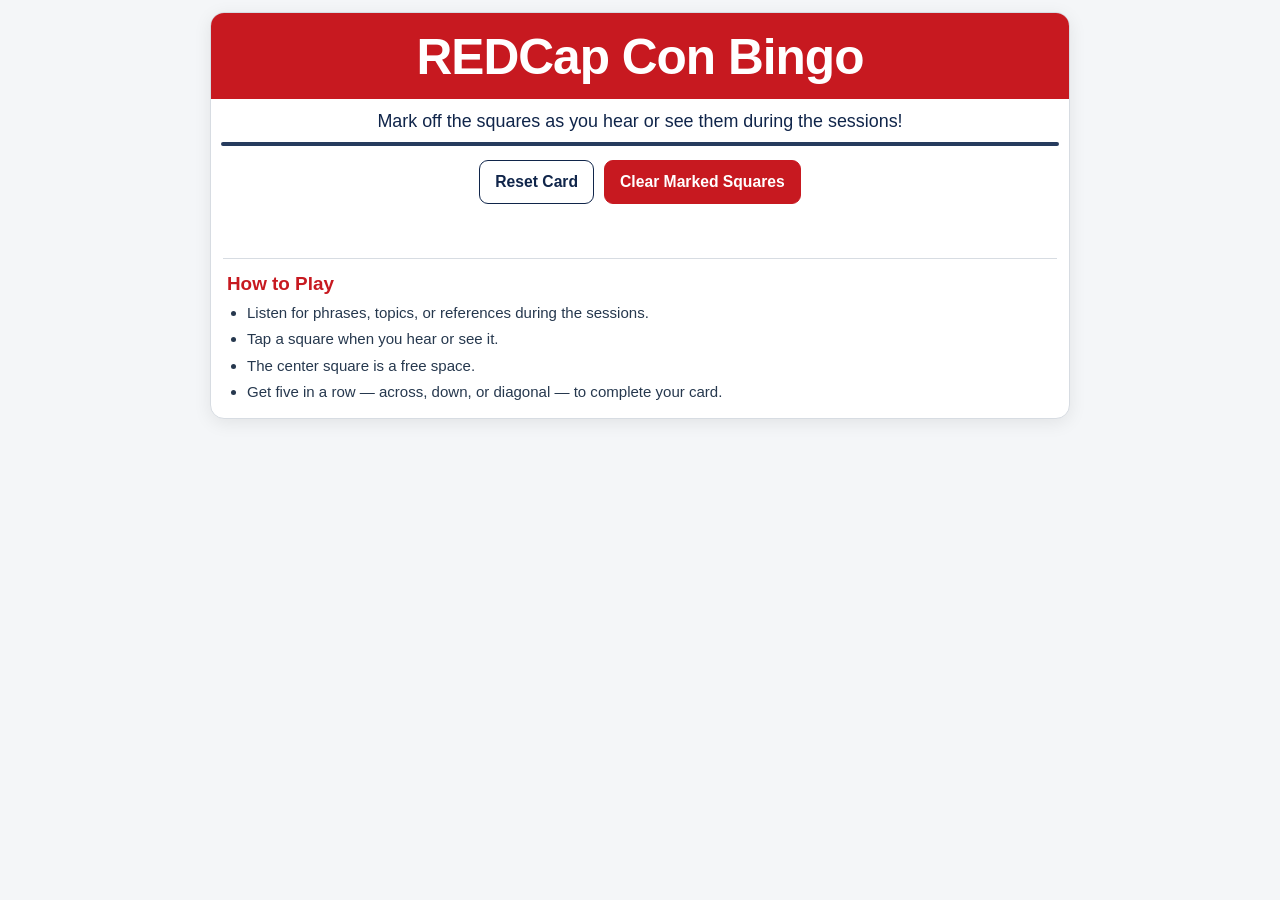
==== bingo.html @ 1bd155db "Create bingo.html Ai generated html/js via ChatGPT" ====
<!doctype html>
<html lang="en">
<head>
<meta charset="utf-8">
<meta name="viewport" content="width=device-width, initial-scale=1, viewport-fit=cover">
<title>REDCap Con Bingo</title>
<style>
  :root {
    --red: #c71920;
    --red-dark: #a30f15;
    --navy: #10254a;
    --line: #263b5d;
    --bg: #f4f6f8;
    --card: #ffffff;
    --muted: #5b6573;
  }

  * { box-sizing: border-box; }

  html, body {
    margin: 0;
    padding: 0;
    background: var(--bg);
    color: var(--navy);
    font-family: Arial, Helvetica, sans-serif;
  }

  body {
    min-height: 100vh;
    padding: 12px;
  }

  .app {
    width: min(100%, 860px);
    margin: 0 auto;
    background: var(--card);
    border: 1px solid #d7dce2;
    border-radius: 14px;
    overflow: hidden;
    box-shadow: 0 4px 18px rgba(0,0,0,.08);
  }

  header {
    background: var(--red);
    color: white;
    text-align: center;
    padding: 18px 12px 16px;
  }

  header h1 {
    margin: 0;
    font-size: clamp(1.8rem, 7vw, 3.1rem);
    line-height: 1.05;
    font-weight: 800;
    letter-spacing: -0.02em;
  }

  .intro {
    text-align: center;
    margin: 0;
    padding: 12px 14px 10px;
    font-size: clamp(.95rem, 3.4vw, 1.12rem);
  }

  .board-wrap {
    padding: 0 10px;
  }

  .board {
    display: grid;
    grid-template-columns: repeat(5, 1fr);
    width: 100%;
    border: 2px solid var(--line);
    border-radius: 10px;
    overflow: hidden;
    background: white;
  }

  .square {
    position: relative;
    appearance: none;
    -webkit-appearance: none;
    border: 0;
    border-right: 1px solid var(--line);
    border-bottom: 1px solid var(--line);
    background: white;
    color: var(--navy);
    padding: 5px;
    aspect-ratio: 1 / 1;
    min-width: 0;
    font: inherit;
    font-size: clamp(.62rem, 2.35vw, 1rem);
    font-weight: 700;
    line-height: 1.18;
    text-align: center;
    cursor: pointer;
    touch-action: manipulation;
    overflow: hidden;
  }

  .square:nth-child(5n) { border-right: 0; }
  .square:nth-child(n+21) { border-bottom: 0; }

  .square:focus-visible {
    outline: 3px solid #4b8cff;
    outline-offset: -3px;
    z-index: 3;
  }

  .square .label {
    position: relative;
    z-index: 2;
    display: flex;
    align-items: center;
    justify-content: center;
    width: 100%;
    height: 100%;
    overflow-wrap: anywhere;
  }

  .square .chip {
    position: absolute;
    z-index: 1;
    width: 72%;
    aspect-ratio: 1 / 1;
    border-radius: 50%;
    background: rgba(199, 25, 32, .44);
    border: 2px solid rgba(163, 15, 21, .28);
    left: 50%;
    top: 50%;
    transform: translate(-50%, -50%) scale(.85);
    opacity: 0;
    transition: opacity .12s ease, transform .12s ease;
    pointer-events: none;
  }

  .square.marked .chip {
    opacity: 1;
    transform: translate(-50%, -50%) scale(1);
  }

  .square.free {
    cursor: default;
    padding: 7px;
  }

  .square.free img {
    width: 82%;
    height: 82%;
    object-fit: contain;
    display: block;
    margin: auto;
  }

  .controls {
    display: flex;
    gap: 10px;
    justify-content: center;
    padding: 14px 12px 6px;
    flex-wrap: wrap;
  }

  .controls button {
    border: 1px solid var(--navy);
    border-radius: 9px;
    background: white;
    color: var(--navy);
    min-height: 44px;
    padding: 10px 15px;
    font-size: .98rem;
    font-weight: 700;
    cursor: pointer;
    touch-action: manipulation;
  }

  .controls button.primary {
    border-color: var(--red);
    background: var(--red);
    color: white;
  }

  .controls button:active {
    transform: translateY(1px);
  }

  .bingo-message {
    min-height: 42px;
    display: flex;
    align-items: center;
    justify-content: center;
    padding: 3px 12px 8px;
    font-size: clamp(1.4rem, 5vw, 2rem);
    font-weight: 900;
    color: var(--red);
    letter-spacing: .05em;
    visibility: hidden;
  }

  .bingo-message.show {
    visibility: visible;
  }

  .how-to {
    margin: 0 12px 14px;
    border-top: 1px solid #d7dce2;
    padding: 14px 4px 2px;
  }

  .how-to h2 {
    margin: 0 0 8px;
    color: var(--red);
    font-size: 1.18rem;
  }

  .how-to ul {
    margin: 0;
    padding-left: 1.25rem;
    display: grid;
    gap: 6px;
    color: #26384e;
    font-size: .94rem;
    line-height: 1.35;
  }

  #confetti {
    position: fixed;
    inset: 0;
    width: 100%;
    height: 100%;
    pointer-events: none;
    z-index: 9999;
  }

  @media (max-width: 430px) {
    body { padding: 6px; }
    .app { border-radius: 10px; }
    header { padding: 14px 8px 12px; }
    .intro { padding: 10px 8px 8px; }
    .board-wrap { padding: 0 4px; }
    .square { padding: 3px; }
    .controls { padding-top: 10px; }
    .controls button { flex: 1 1 44%; padding-left: 8px; padding-right: 8px; font-size: .9rem; }
  }

  @media (prefers-reduced-motion: reduce) {
    .square .chip { transition: none; }
  }
</style>
</head>
<body>
<main class="app">
  <header>
    <h1>REDCap Con Bingo</h1>
  </header>

  <p class="intro">Mark off the squares as you hear or see them during the sessions!</p>

  <div class="board-wrap">
    <div id="board" class="board" role="grid" aria-label="REDCap Con Bingo card"></div>
  </div>

  <div class="controls">
    <button id="resetBtn" type="button">Reset Card</button>
    <button id="clearBtn" class="primary" type="button">Clear Marked Squares</button>
  </div>

  <div id="bingoMessage" class="bingo-message" aria-live="polite">BINGO!</div>

  <section class="how-to" aria-labelledby="howToTitle">
    <h2 id="howToTitle">How to Play</h2>
    <ul>
      <li>Listen for phrases, topics, or references during the sessions.</li>
      <li>Tap a square when you hear or see it.</li>
      <li>The center square is a free space.</li>
      <li>Get five in a row — across, down, or diagonal — to complete your card.</li>
    </ul>
  </section>
</main>

<canvas id="confetti" aria-hidden="true"></canvas>

<script>
"use strict";

/* =========================================================
   Add, remove, or edit bingo options in the two arrays below.
   Put REDCap-specific items in REDCAP_OPTIONS and general conference
   moments in GENERAL_CONFERENCE_OPTIONS. Each new card uses at least
   35% general conference items.
   ============================================================ */
const REDCAP_OPTIONS = [
  "REDCap Consortium",
  "External Module",
  "FHIR"
  "Longitudinal Project",
  "Data Access Group",
  "Branching Logic",
  "Smart Variable",
  "Calculated Field",
  "eConsent",
  "MyCAP",
  "Office hours",
  "REDCap Meme",
  "Rob's Corner",
  "“Ask the community”",
  "CDIS",
  "“Visit the con dashboard”",
  "Action tags",
  "Repeating instrument",
  "Best con yet",
  "“Its tricky!”",
  "“White lanyard”"
];

/* General conference moments go here.
   The card generator guarantees these make up at least 35% of
   the 24 non-center squares (currently at least 9 squares). */
const GENERAL_CONFERENCE_OPTIONS = [
  "Technical Glitch",
  "Acronym you don't understand",
  "“Let's take a break”",
  "A Question from the Floor You Can't Hear",
  "Session ends early",
  "Session ends late",
  "Applause",
  "Someone takes a photo of a slide",
  "Sponsor thank you",
  "A “question” that is really a comment",
  "A live demo"
   "Lessons Learned",
];

const MIN_GENERAL_CONFERENCE_RATIO = 0.35;

/* REDCap R image */
const CENTER_LOGO = "[data-uri]";

const BOARD_SIZE = 5;
const CENTER_INDEX = 12;

const boardEl = document.getElementById("board");
const bingoMessageEl = document.getElementById("bingoMessage");
const resetBtn = document.getElementById("resetBtn");
const clearBtn = document.getElementById("clearBtn");

let currentItems = [];
let marked = new Set();
let bingoWasActive = false;

/* Fisher-Yates copy/shuffle so BINGO_OPTIONS is never mutated. */
function shuffledCopy(items) {
  const copy = [...items];
  for (let i = copy.length - 1; i > 0; i--) {
    const j = Math.floor(Math.random() * (i + 1));
    [copy[i], copy[j]] = [copy[j], copy[i]];
  }
  return copy;
}

/* Generate 24 unique items and place the free logo in the center.
   At least 35% of the playable spaces come from GENERAL_CONFERENCE_OPTIONS.
   Any remaining slots are filled randomly from all unused options, so a
   card can contain more than the minimum number of general conference items. */
function generateCard() {
  const playableSpaces = BOARD_SIZE * BOARD_SIZE - 1;
  const minimumGeneral = Math.ceil(playableSpaces * MIN_GENERAL_CONFERENCE_RATIO);

  if (GENERAL_CONFERENCE_OPTIONS.length < minimumGeneral) {
    throw new Error(
      `GENERAL_CONFERENCE_OPTIONS must contain at least ${minimumGeneral} entries.`
    );
  }

  const allOptions = [...REDCAP_OPTIONS, ...GENERAL_CONFERENCE_OPTIONS];
  const uniqueOptionCount = new Set(allOptions).size;

  if (uniqueOptionCount < playableSpaces) {
    throw new Error(`You need at least ${playableSpaces} unique bingo options.`);
  }

  // Start with the guaranteed minimum number of general-conference squares.
  const selectedGeneral = shuffledCopy(GENERAL_CONFERENCE_OPTIONS)
    .slice(0, minimumGeneral);

  // Fill the remaining spaces from every option not already selected.
  // This means additional general-conference items can also appear.
  const alreadySelected = new Set(selectedGeneral);
  const remainingPool = allOptions.filter(item => !alreadySelected.has(item));
  const remainingNeeded = playableSpaces - selectedGeneral.length;
  const selected = [
    ...selectedGeneral,
    ...shuffledCopy(remainingPool).slice(0, remainingNeeded)
  ];

  // Randomize positions after satisfying the category requirement.
  const randomized = shuffledCopy(selected);

  currentItems = [];
  let sourceIndex = 0;

  for (let i = 0; i < BOARD_SIZE * BOARD_SIZE; i++) {
    currentItems.push(
      i === CENTER_INDEX ? null : randomized[sourceIndex++]
    );
  }

  marked = new Set();
  bingoWasActive = false;
  renderBoard();
  updateBingoState(false);
}

/* Render the complete 5x5 card. */
function renderBoard() {
  boardEl.innerHTML = "";

  currentItems.forEach((text, index) => {
    const cell = document.createElement("button");
    cell.type = "button";
    cell.className = "square";
    cell.setAttribute("role", "gridcell");

    if (index === CENTER_INDEX) {
      cell.classList.add("free");
      cell.disabled = true;
      cell.setAttribute("aria-label", "Free center square");

      const img = document.createElement("img");
      img.src = CENTER_LOGO;
      img.alt = "REDCap R";
      cell.appendChild(img);
    } else {
      cell.setAttribute("aria-pressed", "false");
      cell.setAttribute("aria-label", text);

      const chip = document.createElement("span");
      chip.className = "chip";
      chip.setAttribute("aria-hidden", "true");

      const label = document.createElement("span");
      label.className = "label";
      label.textContent = text;

      cell.append(chip, label);
      cell.addEventListener("click", () => toggleSquare(index, cell));
    }

    boardEl.appendChild(cell);
  });
}

/* Mark/unmark a square by tapping it. */
function toggleSquare(index, cell) {
  if (marked.has(index)) {
    marked.delete(index);
    cell.classList.remove("marked");
    cell.setAttribute("aria-pressed", "false");
  } else {
    marked.add(index);
    cell.classList.add("marked");
    cell.setAttribute("aria-pressed", "true");
  }

  updateBingoState(true);
}

/* The free center square always counts as marked for bingo detection. */
function isMarked(index) {
  return index === CENTER_INDEX || marked.has(index);
}

/* Check rows, columns, and both diagonals for five in a row. */
function hasBingo() {
  const lines = [];

  for (let row = 0; row < BOARD_SIZE; row++) {
    lines.push(Array.from({length: BOARD_SIZE}, (_, col) => row * BOARD_SIZE + col));
  }

  for (let col = 0; col < BOARD_SIZE; col++) {
    lines.push(Array.from({length: BOARD_SIZE}, (_, row) => row * BOARD_SIZE + col));
  }

  lines.push(Array.from({length: BOARD_SIZE}, (_, i) => i * BOARD_SIZE + i));
  lines.push(Array.from({length: BOARD_SIZE}, (_, i) => i * BOARD_SIZE + (BOARD_SIZE - 1 - i)));

  return lines.some(line => line.every(isMarked));
}

function updateBingoState(allowCelebration) {
  const active = hasBingo();
  bingoMessageEl.classList.toggle("show", active);

  if (active && !bingoWasActive && allowCelebration) {
    celebrate();
  }

  bingoWasActive = active;
}

function clearMarks() {
  marked.clear();
  boardEl.querySelectorAll(".square.marked").forEach(cell => {
    cell.classList.remove("marked");
    cell.setAttribute("aria-pressed", "false");
  });
  bingoWasActive = false;
  updateBingoState(false);
}

/* Lightweight confetti animation. No sound and no external library. */
function celebrate() {
  if (window.matchMedia("(prefers-reduced-motion: reduce)").matches) return;

  const canvas = document.getElementById("confetti");
  const ctx = canvas.getContext("2d");
  const dpr = Math.max(1, Math.min(2, window.devicePixelRatio || 1));

  const resize = () => {
    canvas.width = Math.floor(window.innerWidth * dpr);
    canvas.height = Math.floor(window.innerHeight * dpr);
    canvas.style.width = window.innerWidth + "px";
    canvas.style.height = window.innerHeight + "px";
    ctx.setTransform(dpr, 0, 0, dpr, 0, 0);
  };

  resize();

  const colors = ["#c71920", "#ffffff", "#10254a", "#ef5350", "#ffd54f"];
  const pieces = Array.from({length: 110}, () => ({
    x: Math.random() * window.innerWidth,
    y: -20 - Math.random() * window.innerHeight * 0.35,
    w: 5 + Math.random() * 7,
    h: 8 + Math.random() * 10,
    vx: -1.8 + Math.random() * 3.6,
    vy: 2.8 + Math.random() * 4.2,
    rotation: Math.random() * Math.PI * 2,
    spin: -0.18 + Math.random() * 0.36,
    color: colors[Math.floor(Math.random() * colors.length)]
  }));

  const start = performance.now();
  const duration = 2400;

  function frame(now) {
    const elapsed = now - start;
    ctx.clearRect(0, 0, window.innerWidth, window.innerHeight);

    pieces.forEach(p => {
      p.x += p.vx;
      p.y += p.vy;
      p.vy += 0.035;
      p.rotation += p.spin;

      ctx.save();
      ctx.translate(p.x, p.y);
      ctx.rotate(p.rotation);
      ctx.fillStyle = p.color;
      ctx.fillRect(-p.w / 2, -p.h / 2, p.w, p.h);
      ctx.restore();
    });

    if (elapsed < duration) {
      requestAnimationFrame(frame);
    } else {
      ctx.clearRect(0, 0, window.innerWidth, window.innerHeight);
    }
  }

  requestAnimationFrame(frame);
}

resetBtn.addEventListener("click", generateCard);
clearBtn.addEventListener("click", clearMarks);

generateCard();
</script>
</body>
</html>
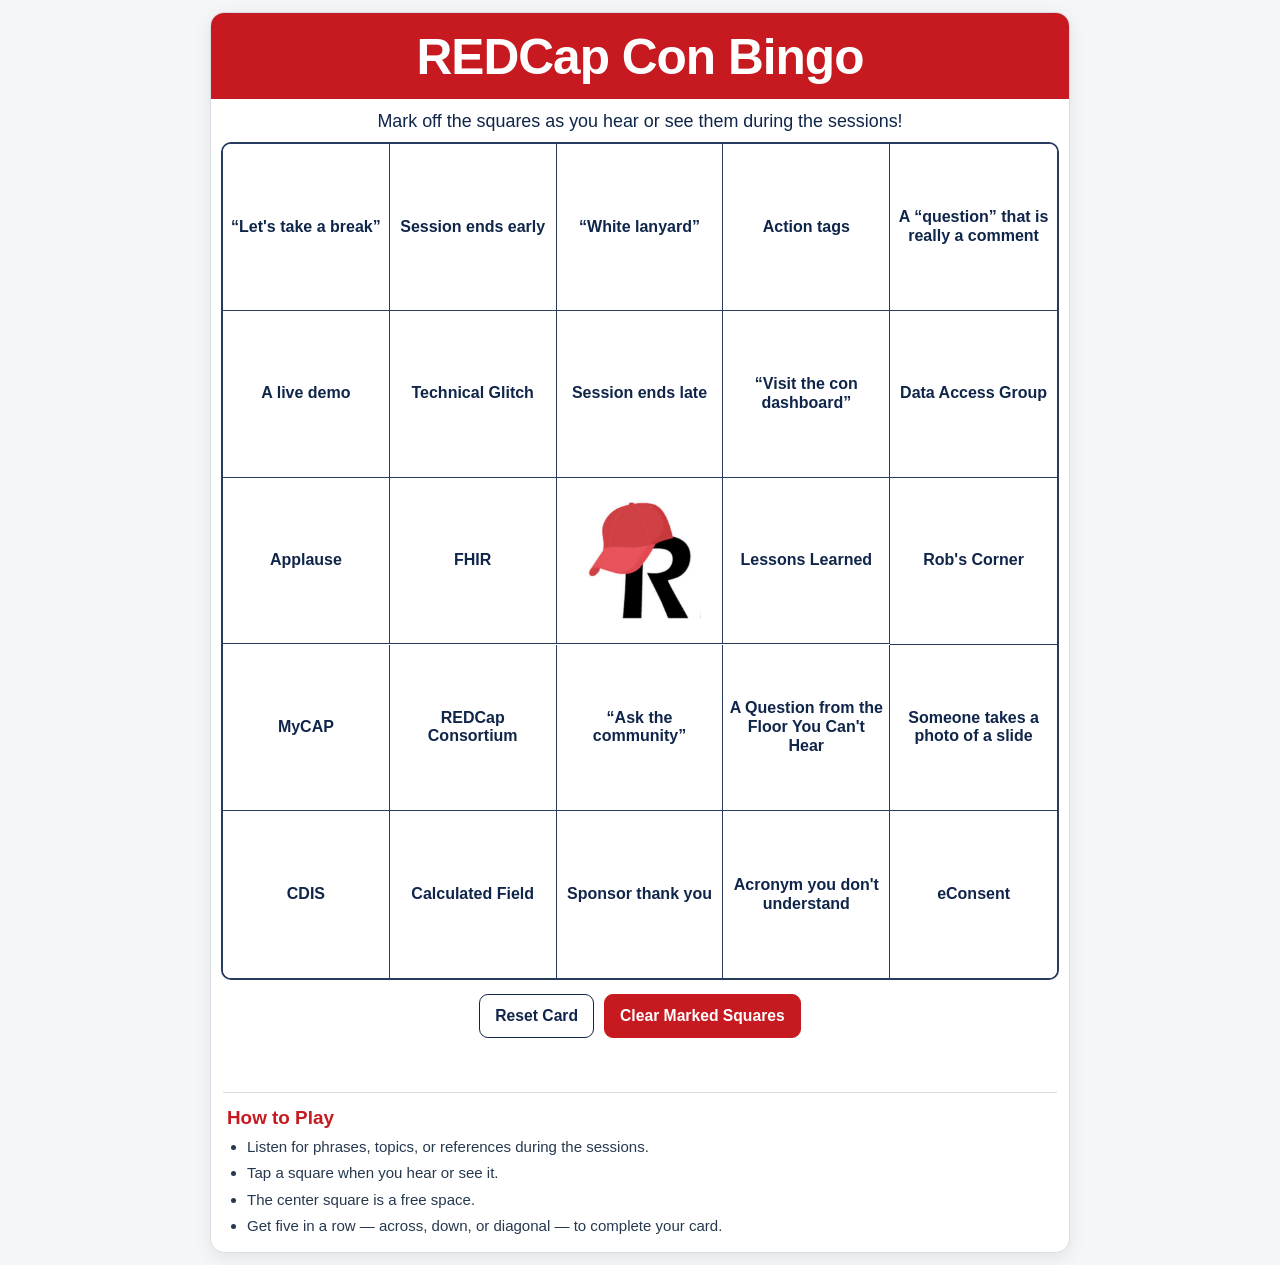
==== commit b57ce0bb: "Fix missing commas" ====
--- a/bingo.html
+++ b/bingo.html
@@ -291,7 +291,7 @@
 const REDCAP_OPTIONS = [
   "REDCap Consortium",
   "External Module",
-  "FHIR"
+  "FHIR",
   "Longitudinal Project",
   "Data Access Group",
   "Branching Logic",
@@ -326,7 +326,7 @@
   "Someone takes a photo of a slide",
   "Sponsor thank you",
   "A “question” that is really a comment",
-  "A live demo"
+  "A live demo",
    "Lessons Learned",
 ];
 
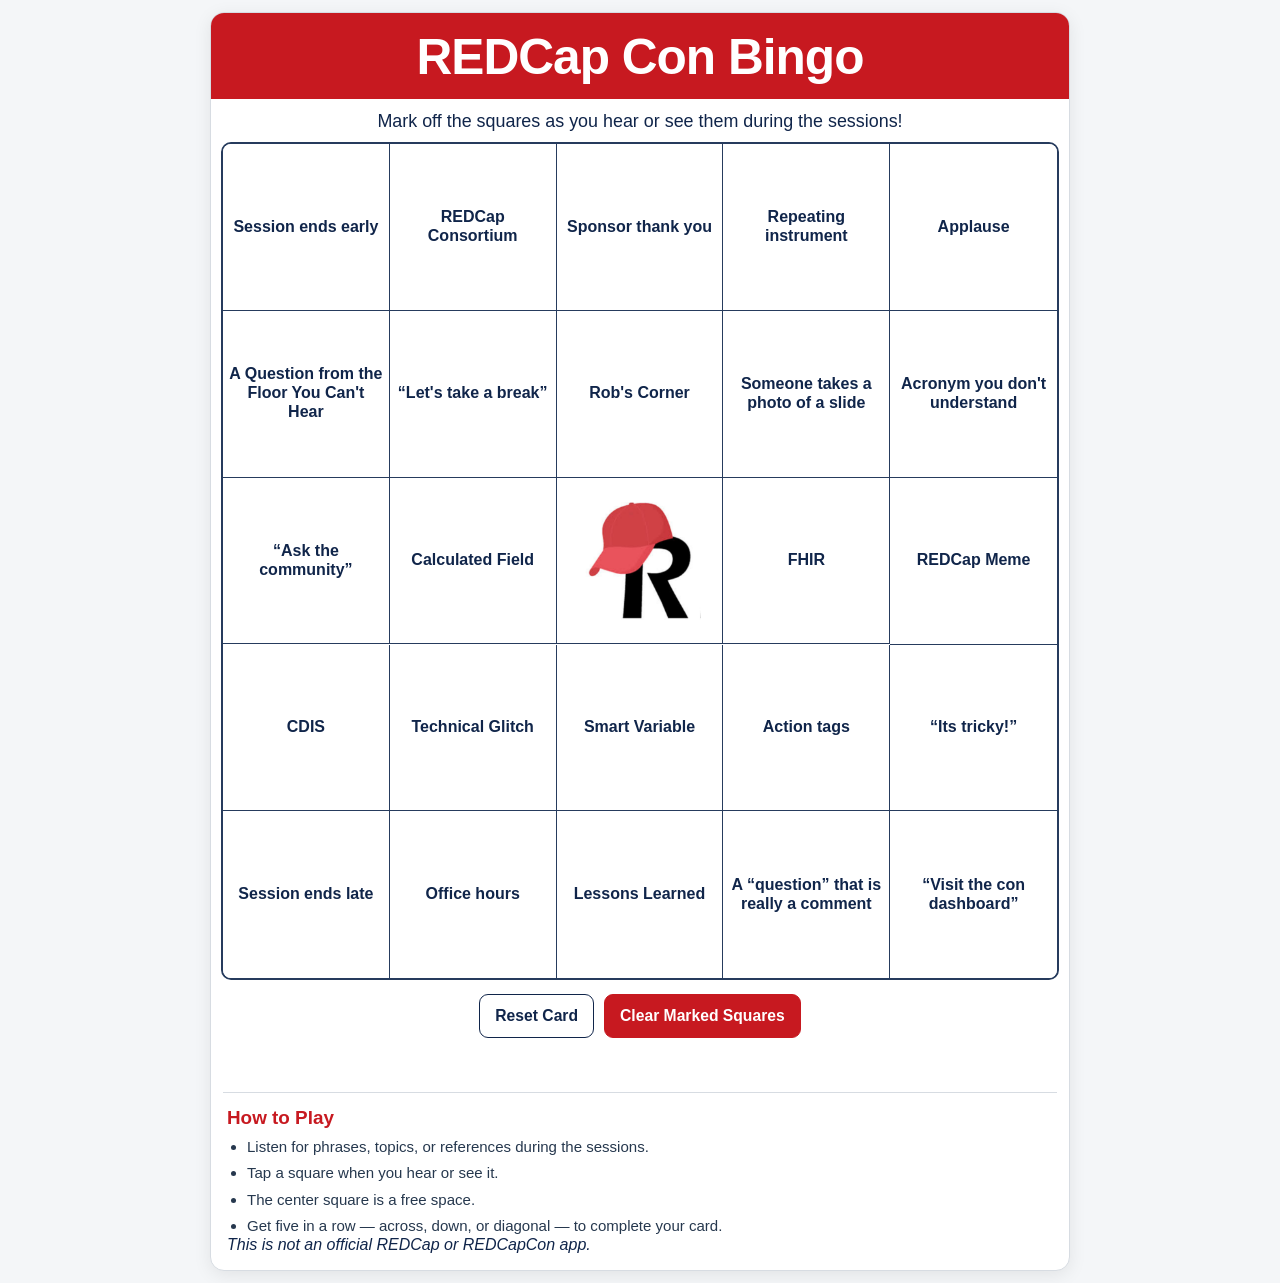
==== commit ac138f4f: "Add disclaimer" ====
--- a/bingo.html
+++ b/bingo.html
@@ -274,6 +274,7 @@
       <li>The center square is a free space.</li>
       <li>Get five in a row — across, down, or diagonal — to complete your card.</li>
     </ul>
+       <i>This is not an official REDCap or REDCapCon app.</i>
   </section>
 </main>
 
